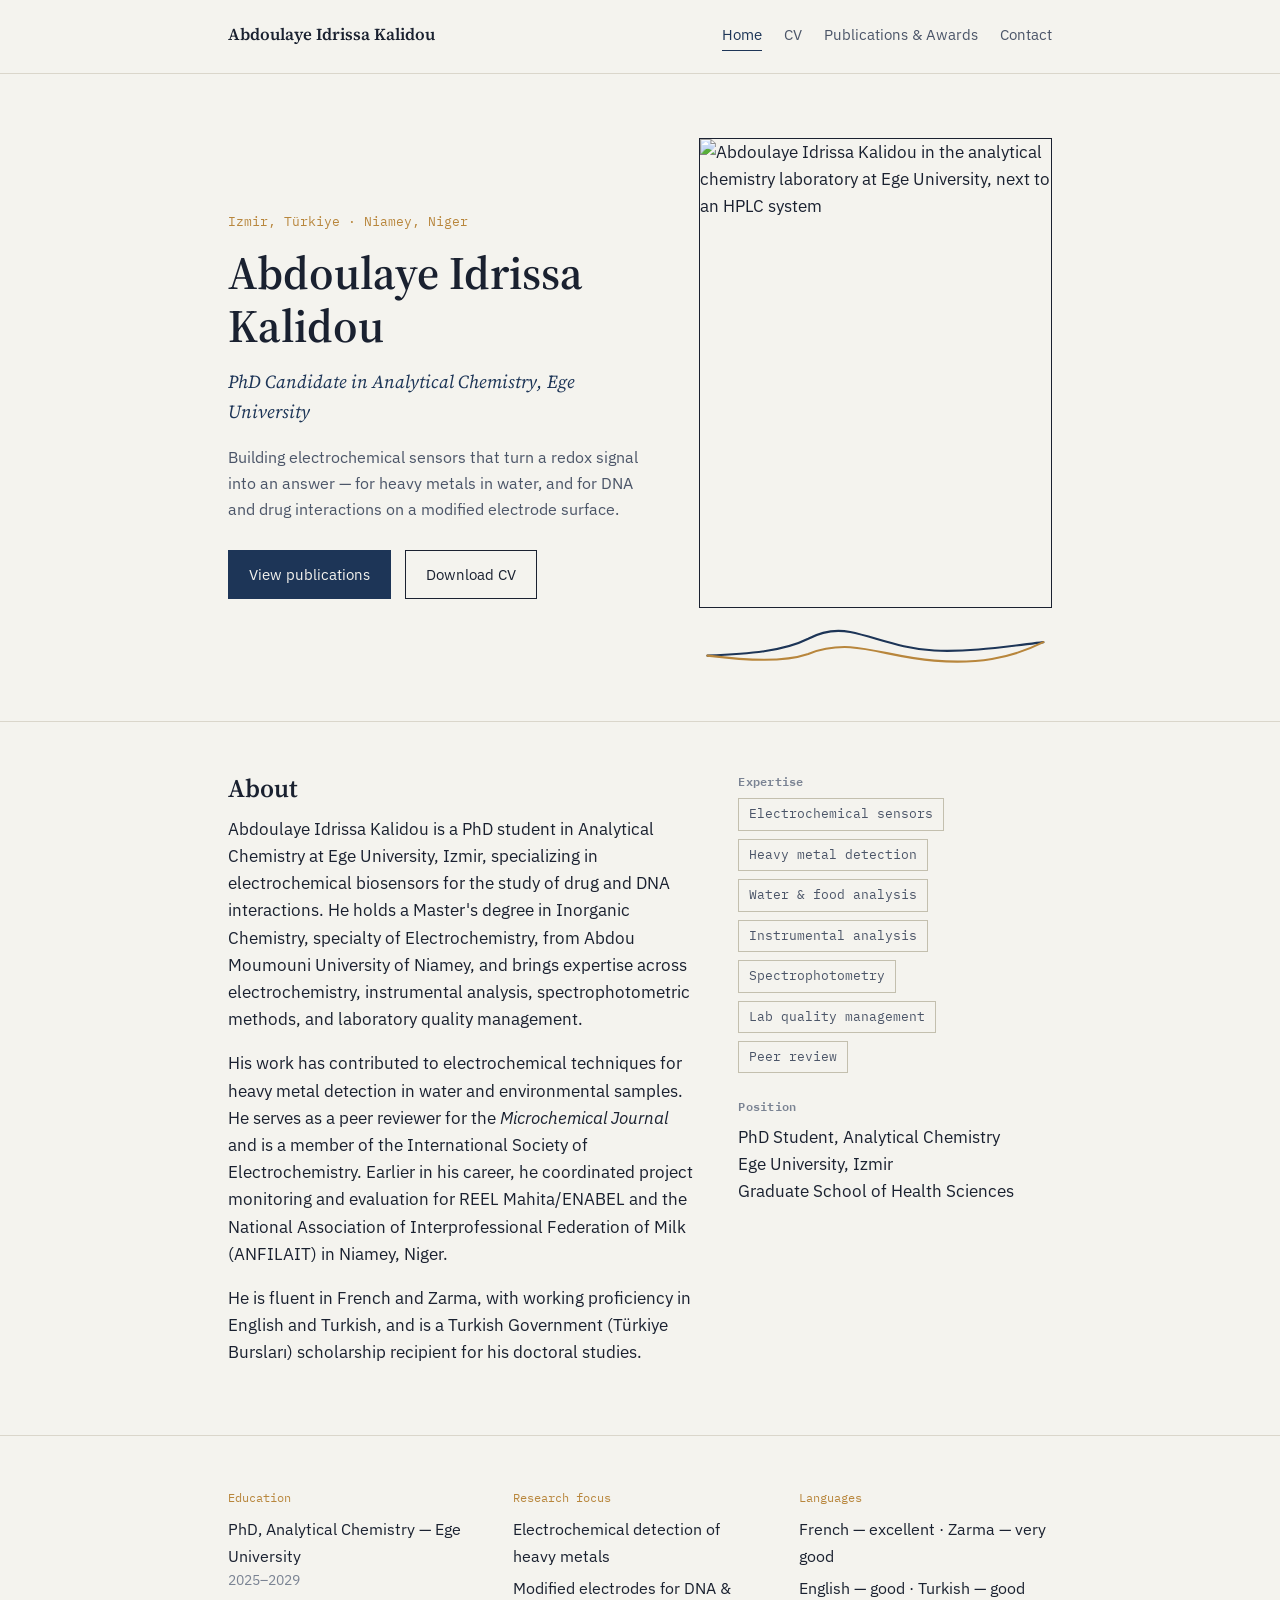
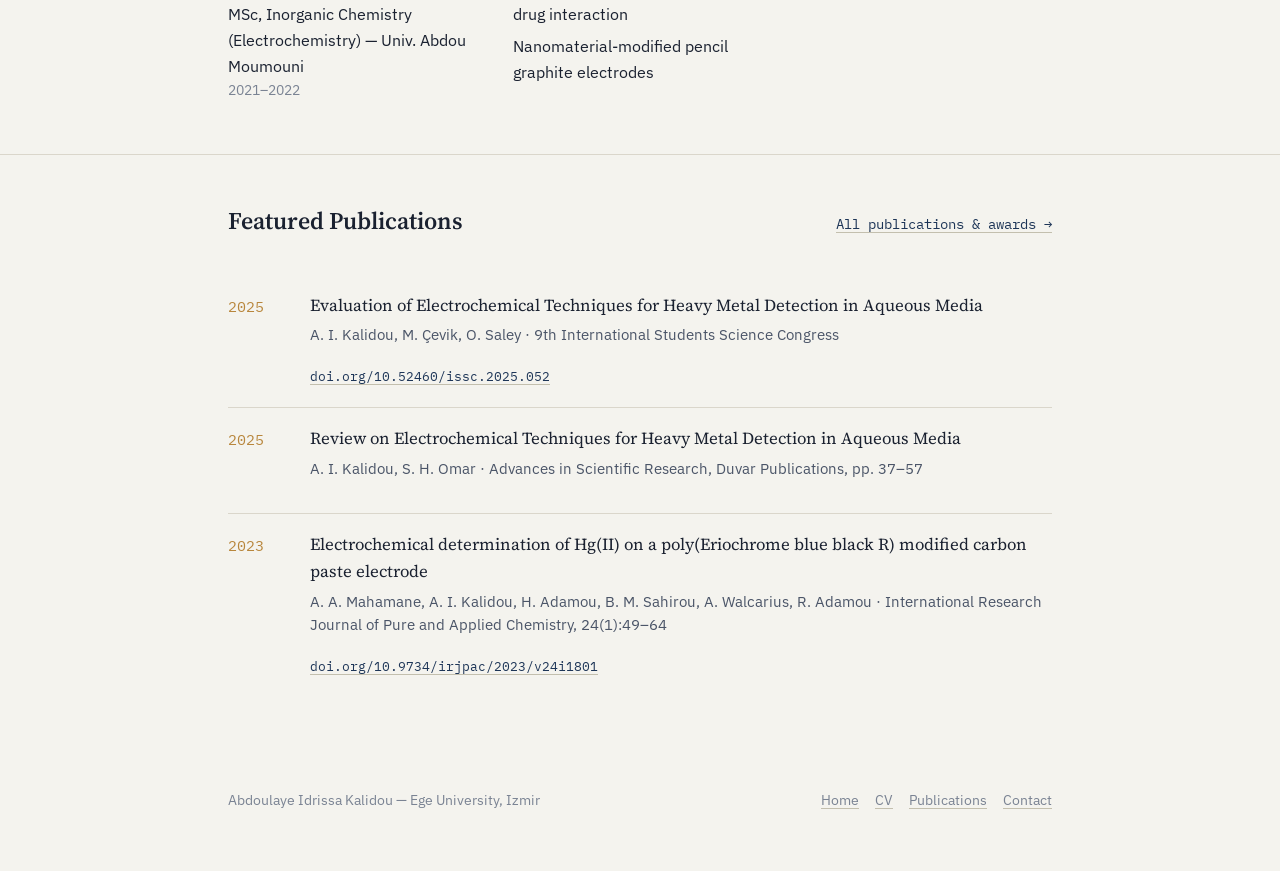
==== index.html @ 137b3960 "Add files via upload" ====
<!DOCTYPE html>
<html lang="en">
<head>
<meta charset="UTF-8">
<meta name="viewport" content="width=device-width, initial-scale=1.0">
<title>Abdoulaye Idrissa Kalidou | Analytical &amp; Electrochemical Chemist</title>
<meta name="description" content="Abdoulaye Idrissa Kalidou is a PhD candidate in Analytical Chemistry at Ege University, working on electrochemical sensors for heavy metal and biomolecule detection.">
<link rel="preconnect" href="https://fonts.googleapis.com">
<link href="https://fonts.googleapis.com/css2?family=Source+Serif+4:opsz,wght@8..60,400;8..60,600;8..60,700&family=IBM+Plex+Sans:wght@400;500;600&family=IBM+Plex+Mono:wght@400;500&display=swap" rel="stylesheet">
<link rel="stylesheet" href="styles.css">
</head>
<body>

<header class="site-header">
  <div class="wrap nav-row">
    <a class="site-name" href="index.html">Abdoulaye Idrissa Kalidou</a>
    <nav class="site-nav">
      <a href="index.html" aria-current="page">Home</a>
      <a href="cv.html">CV</a>
      <a href="publications.html">Publications &amp; Awards</a>
      <a href="contact.html">Contact</a>
    </nav>
  </div>
</header>

<section class="hero">
  <div class="wrap hero-grid">
    <div>
      <div class="eyebrow">Izmir, Türkiye · Niamey, Niger</div>
      <h1>Abdoulaye Idrissa Kalidou</h1>
      <p class="role">PhD Candidate in Analytical Chemistry, Ege University</p>
      <p class="tagline">Building electrochemical sensors that turn a redox signal into an answer — for heavy metals in water, and for DNA and drug interactions on a modified electrode surface.</p>
      <div class="cta-row">
        <a class="btn btn-primary" href="publications.html">View publications</a>
        <a class="btn btn-secondary" href="assets/Abdoulaye_Kalidou_CV.pdf">Download CV</a>
      </div>
    </div>
    <div class="hero-visual">
      <img class="hero-photo" src="assets/photos/hero-lab.jpg" alt="Abdoulaye Idrissa Kalidou in the analytical chemistry laboratory at Ege University, next to an HPLC system">
      <!-- Thin decorative accent: stylized cyclic voltammogram, forward sweep (Prussian blue) / reverse sweep (electrode gold) -->
      <svg class="hero-accent" viewBox="0 0 420 60" xmlns="http://www.w3.org/2000/svg" aria-hidden="true">
        <path d="M 10 40 C 60 38, 100 35, 130 20 C 145 12, 160 8, 180 12 C 210 18, 240 32, 280 34 C 320 36, 360 30, 410 24"
              fill="none" stroke="#1d3557" stroke-width="2.5" stroke-linecap="round"/>
        <path d="M 410 24 C 370 44, 330 50, 280 46 C 240 43, 210 32, 180 30 C 160 29, 145 32, 130 38 C 100 48, 60 46, 10 40"
              fill="none" stroke="#b8863c" stroke-width="2.5" stroke-linecap="round"/>
      </svg>
    </div>
  </div>
</section>

<section id="about">
  <div class="wrap about-grid">
    <div>
      <h2>About</h2>
      <p>Abdoulaye Idrissa Kalidou is a PhD student in Analytical Chemistry at Ege University, Izmir, specializing in electrochemical biosensors for the study of drug and DNA interactions. He holds a Master's degree in Inorganic Chemistry, specialty of Electrochemistry, from Abdou Moumouni University of Niamey, and brings expertise across electrochemistry, instrumental analysis, spectrophotometric methods, and laboratory quality management.</p>
      <p>His work has contributed to electrochemical techniques for heavy metal detection in water and environmental samples. He serves as a peer reviewer for the <em>Microchemical Journal</em> and is a member of the International Society of Electrochemistry. Earlier in his career, he coordinated project monitoring and evaluation for REEL Mahita/ENABEL and the National Association of Interprofessional Federation of Milk (ANFILAIT) in Niamey, Niger.</p>
      <p>He is fluent in French and Zarma, with working proficiency in English and Turkish, and is a Turkish Government (Türkiye Bursları) scholarship recipient for his doctoral studies.</p>
    </div>
    <div>
      <div class="aside-block">
        <h3>Expertise</h3>
        <ul class="chip-list">
          <li class="chip">Electrochemical sensors</li>
          <li class="chip">Heavy metal detection</li>
          <li class="chip">Water &amp; food analysis</li>
          <li class="chip">Instrumental analysis</li>
          <li class="chip">Spectrophotometry</li>
          <li class="chip">Lab quality management</li>
          <li class="chip">Peer review</li>
        </ul>
      </div>
      <div class="aside-block">
        <h3>Position</h3>
        <p style="margin:0;">PhD Student, Analytical Chemistry<br>Ege University, Izmir<br>Graduate School of Health Sciences</p>
      </div>
    </div>
  </div>
</section>

<section id="snapshot">
  <div class="wrap data-strip">
    <div class="data-block">
      <div class="label">Education</div>
      <div class="value">PhD, Analytical Chemistry — Ege University</div>
      <div class="sub">2025–2029</div>
      <div class="value" style="margin-top:10px;">MSc, Inorganic Chemistry (Electrochemistry) — Univ. Abdou Moumouni</div>
      <div class="sub">2021–2022</div>
    </div>
    <div class="data-block">
      <div class="label">Research focus</div>
      <div class="value">Electrochemical detection of heavy metals</div>
      <div class="value">Modified electrodes for DNA &amp; drug interaction</div>
      <div class="value">Nanomaterial-modified pencil graphite electrodes</div>
    </div>
    <div class="data-block">
      <div class="label">Languages</div>
      <div class="value">French — excellent · Zarma — very good</div>
      <div class="value">English — good · Turkish — good</div>
    </div>
  </div>
</section>

<section id="featured-publications">
  <div class="wrap">
    <div class="section-head">
      <h2>Featured Publications</h2>
      <a class="see-all" href="publications.html">All publications &amp; awards →</a>
    </div>
    <div class="pub-list">
      <div class="pub-item">
        <div class="pub-year">2025</div>
        <div>
          <p class="pub-title">Evaluation of Electrochemical Techniques for Heavy Metal Detection in Aqueous Media</p>
          <p class="pub-meta">A. I. Kalidou, M. Çevik, O. Saley · 9th International Students Science Congress</p>
          <a class="pub-link" href="https://doi.org/10.52460/issc.2025.052">doi.org/10.52460/issc.2025.052</a>
        </div>
      </div>
      <div class="pub-item">
        <div class="pub-year">2025</div>
        <div>
          <p class="pub-title">Review on Electrochemical Techniques for Heavy Metal Detection in Aqueous Media</p>
          <p class="pub-meta">A. I. Kalidou, S. H. Omar · Advances in Scientific Research, Duvar Publications, pp. 37–57</p>
        </div>
      </div>
      <div class="pub-item">
        <div class="pub-year">2023</div>
        <div>
          <p class="pub-title">Electrochemical determination of Hg(II) on a poly(Eriochrome blue black R) modified carbon paste electrode</p>
          <p class="pub-meta">A. A. Mahamane, A. I. Kalidou, H. Adamou, B. M. Sahirou, A. Walcarius, R. Adamou · International Research Journal of Pure and Applied Chemistry, 24(1):49–64</p>
          <a class="pub-link" href="https://doi.org/10.9734/irjpac/2023/v24i1801">doi.org/10.9734/irjpac/2023/v24i1801</a>
        </div>
      </div>
    </div>
  </div>
</section>

<footer class="site-footer">
  <div class="wrap footer-grid">
    <div>Abdoulaye Idrissa Kalidou — Ege University, Izmir</div>
    <nav>
      <a href="index.html">Home</a>
      <a href="cv.html">CV</a>
      <a href="publications.html">Publications</a>
      <a href="contact.html">Contact</a>
    </nav>
  </div>
</footer>

</body>
</html>
---- styles.css ----
/* ============================================================
   Abdoulaye Idrissa Kalidou — personal academic site
   Design tokens grounded in analytical / electrochemistry work
   ============================================================ */

:root {
  --paper: #f4f3ee;
  --paper-raised: #ebe9e1;
  --ink: #1a2130;
  --ink-soft: #4b5568;
  --ink-faint: #7a8393;
  --prussian: #1d3557;
  --prussian-deep: #12253d;
  --electrode: #b8863c;
  --line: #dad6cb;
  --line-strong: #c3bfae;

  --serif: "Source Serif 4", Georgia, "Times New Roman", serif;
  --sans: "IBM Plex Sans", -apple-system, BlinkMacSystemFont, "Segoe UI", sans-serif;
  --mono: "IBM Plex Mono", "SFMono-Regular", Consolas, monospace;

  --max-width: 880px;
  --gutter: 28px;
}

* { box-sizing: border-box; }

html {
  scroll-behavior: smooth;
}

body {
  margin: 0;
  background: var(--paper);
  color: var(--ink);
  font-family: var(--sans);
  font-size: 17px;
  line-height: 1.6;
  -webkit-font-smoothing: antialiased;
}

@media (prefers-reduced-motion: reduce) {
  html { scroll-behavior: auto; }
  * { animation-duration: 0.001ms !important; transition-duration: 0.001ms !important; }
}

a {
  color: var(--prussian);
  text-decoration-color: var(--line-strong);
  text-underline-offset: 3px;
}
a:hover { text-decoration-color: var(--prussian); }
a:focus-visible,
button:focus-visible {
  outline: 2px solid var(--electrode);
  outline-offset: 3px;
}

h1, h2, h3 {
  font-family: var(--serif);
  color: var(--ink);
  line-height: 1.15;
  margin: 0 0 0.5em 0;
  font-weight: 600;
}

p { margin: 0 0 1em 0; }

.wrap {
  max-width: var(--max-width);
  margin: 0 auto;
  padding: 0 var(--gutter);
}

/* ---------- Header / nav ---------- */

header.site-header {
  border-bottom: 1px solid var(--line);
  padding: 22px 0;
}

.nav-row {
  display: flex;
  align-items: baseline;
  justify-content: space-between;
  flex-wrap: wrap;
  gap: 12px 24px;
}

.site-name {
  font-family: var(--serif);
  font-size: 1.05rem;
  font-weight: 600;
  color: var(--ink);
  text-decoration: none;
  white-space: nowrap;
}

nav.site-nav {
  display: flex;
  gap: 22px;
  flex-wrap: wrap;
}

nav.site-nav a {
  color: var(--ink-soft);
  text-decoration: none;
  font-size: 0.94rem;
  padding-bottom: 3px;
  border-bottom: 1px solid transparent;
}

nav.site-nav a:hover,
nav.site-nav a[aria-current="page"] {
  color: var(--prussian);
  border-bottom-color: var(--prussian);
}

/* ---------- Hero ---------- */

.hero {
  padding: 64px 0 48px;
  border-bottom: 1px solid var(--line);
}

.hero-grid {
  display: grid;
  grid-template-columns: 1.1fr 0.9fr;
  gap: 40px;
  align-items: center;
}

@media (max-width: 760px) {
  .hero-grid { grid-template-columns: 1fr; }
  .hero-visual { order: -1; }
}

.eyebrow {
  font-family: var(--mono);
  font-size: 0.8rem;
  color: var(--electrode);
  margin-bottom: 14px;
}

.hero h1 {
  font-size: clamp(2rem, 4.2vw, 2.9rem);
  margin-bottom: 0.3em;
}

.hero .role {
  color: var(--prussian);
  font-size: 1.15rem;
  font-family: var(--serif);
  font-style: italic;
  margin-bottom: 18px;
}

.hero .tagline {
  color: var(--ink-soft);
  font-size: 1.02rem;
  max-width: 46ch;
}

.hero-visual svg { width: 100%; height: auto; }

.hero-photo {
  width: 100%;
  aspect-ratio: 3 / 4;
  object-fit: cover;
  object-position: center 20%;
  border: 1px solid var(--ink);
  display: block;
}

.hero-accent {
  margin-top: 14px;
  width: 100%;
  height: auto;
  display: block;
}

/* ---------- Photo gallery ---------- */

.gallery-grid {
  display: grid;
  grid-template-columns: repeat(2, 1fr);
  gap: 18px;
}
@media (max-width: 620px) { .gallery-grid { grid-template-columns: 1fr; } }

.gallery-item {
  border: 1px solid var(--line);
}
.gallery-item img {
  width: 100%;
  aspect-ratio: 4 / 3;
  object-fit: cover;
  display: block;
}
.gallery-caption {
  padding: 12px 14px;
  font-size: 0.88rem;
  color: var(--ink-soft);
}
.gallery-caption .cap-title {
  color: var(--ink);
  font-weight: 600;
  display: block;
  margin-bottom: 2px;
}

.cta-row {
  display: flex;
  gap: 14px;
  flex-wrap: wrap;
  margin-top: 28px;
}

.btn {
  display: inline-block;
  font-family: var(--sans);
  font-size: 0.95rem;
  padding: 11px 20px;
  text-decoration: none;
  border: 1px solid var(--ink);
  color: var(--ink);
  transition: background 0.15s ease, color 0.15s ease, border-color 0.15s ease;
}

.btn-primary {
  background: var(--prussian);
  border-color: var(--prussian);
  color: var(--paper);
}
.btn-primary:hover { background: var(--prussian-deep); border-color: var(--prussian-deep); }

.btn-secondary:hover {
  background: var(--ink);
  color: var(--paper);
}

/* ---------- Sections ---------- */

section {
  padding: 52px 0;
  border-bottom: 1px solid var(--line);
}

section:last-of-type { border-bottom: none; }

.section-head {
  display: flex;
  justify-content: space-between;
  align-items: baseline;
  gap: 20px;
  margin-bottom: 28px;
  flex-wrap: wrap;
}

.section-head h2 {
  font-size: 1.5rem;
}

.section-head .see-all {
  font-family: var(--mono);
  font-size: 0.85rem;
  white-space: nowrap;
}

.about-grid {
  display: grid;
  grid-template-columns: 1.5fr 1fr;
  gap: 40px;
}

@media (max-width: 700px) {
  .about-grid { grid-template-columns: 1fr; }
}

.chip-list {
  list-style: none;
  padding: 0;
  margin: 0;
  display: flex;
  flex-wrap: wrap;
  gap: 8px;
}

.chip {
  font-family: var(--mono);
  font-size: 0.8rem;
  padding: 5px 10px;
  border: 1px solid var(--line-strong);
  color: var(--ink-soft);
}

.aside-block { margin-bottom: 26px; }
.aside-block h3 {
  font-size: 0.78rem;
  font-family: var(--mono);
  text-transform: none;
  color: var(--ink-faint);
  letter-spacing: 0.02em;
  margin-bottom: 10px;
}

/* ---------- Data strip ---------- */

.data-strip {
  display: grid;
  grid-template-columns: repeat(3, 1fr);
  gap: 32px;
}

@media (max-width: 700px) {
  .data-strip { grid-template-columns: 1fr; gap: 28px; }
}

.data-block .label {
  font-family: var(--mono);
  font-size: 0.78rem;
  color: var(--electrode);
  margin-bottom: 8px;
}

.data-block .value {
  font-size: 1.02rem;
  color: var(--ink);
}

.data-block .value + .value { margin-top: 6px; }
.data-block .sub {
  color: var(--ink-faint);
  font-size: 0.88rem;
}

/* ---------- Publication list ---------- */

.pub-list { margin-top: 4px; }

.pub-item {
  display: grid;
  grid-template-columns: 64px 1fr;
  gap: 18px;
  padding: 18px 0;
  border-top: 1px solid var(--line);
}
.pub-item:first-child { border-top: none; }

.pub-year {
  font-family: var(--mono);
  color: var(--electrode);
  font-size: 0.92rem;
  padding-top: 2px;
}

.pub-title {
  font-family: var(--serif);
  font-size: 1.05rem;
  margin: 0 0 4px 0;
  color: var(--ink);
}

.pub-meta {
  color: var(--ink-soft);
  font-size: 0.92rem;
}

.pub-link {
  font-family: var(--mono);
  font-size: 0.82rem;
}

/* ---------- Generic content lists (CV page) ---------- */

.entry {
  padding: 20px 0;
  border-top: 1px solid var(--line);
  display: grid;
  grid-template-columns: 170px 1fr;
  gap: 18px;
}
.entry:first-child { border-top: none; }

@media (max-width: 620px) {
  .entry { grid-template-columns: 1fr; gap: 6px; }
}

.entry-date {
  font-family: var(--mono);
  font-size: 0.82rem;
  color: var(--ink-faint);
  padding-top: 2px;
}

.entry-title {
  font-weight: 600;
  color: var(--ink);
  margin-bottom: 2px;
}

.entry-org {
  color: var(--prussian);
  font-size: 0.94rem;
  margin-bottom: 6px;
}

.entry-desc {
  color: var(--ink-soft);
  font-size: 0.94rem;
}

.entry-desc ul { margin: 6px 0 0 18px; padding: 0; }
.entry-desc li { margin-bottom: 4px; }

/* ---------- Awards grid ---------- */

.award-grid {
  display: grid;
  grid-template-columns: repeat(2, 1fr);
  gap: 20px 32px;
}
@media (max-width: 620px) { .award-grid { grid-template-columns: 1fr; } }

.award-item {
  border-left: 2px solid var(--electrode);
  padding-left: 14px;
}
.award-year { font-family: var(--mono); font-size: 0.78rem; color: var(--electrode); }
.award-name { font-weight: 600; margin: 3px 0 2px; }
.award-org { color: var(--ink-soft); font-size: 0.9rem; }

/* ---------- Contact page ---------- */

.contact-grid {
  display: grid;
  grid-template-columns: repeat(2, 1fr);
  gap: 16px;
}
@media (max-width: 620px) { .contact-grid { grid-template-columns: 1fr; } }

.contact-card {
  border: 1px solid var(--line);
  padding: 20px;
}
.contact-card .label {
  font-family: var(--mono);
  font-size: 0.78rem;
  color: var(--electrode);
  margin-bottom: 8px;
}
.contact-card a { font-size: 1rem; }

/* ---------- Footer ---------- */

footer.site-footer {
  padding: 40px 0 60px;
}

.footer-grid {
  display: flex;
  justify-content: space-between;
  flex-wrap: wrap;
  gap: 20px;
  color: var(--ink-faint);
  font-size: 0.88rem;
}

.footer-grid nav { display: flex; gap: 16px; flex-wrap: wrap; }
.footer-grid a { color: var(--ink-faint); }
.footer-grid a:hover { color: var(--prussian); }
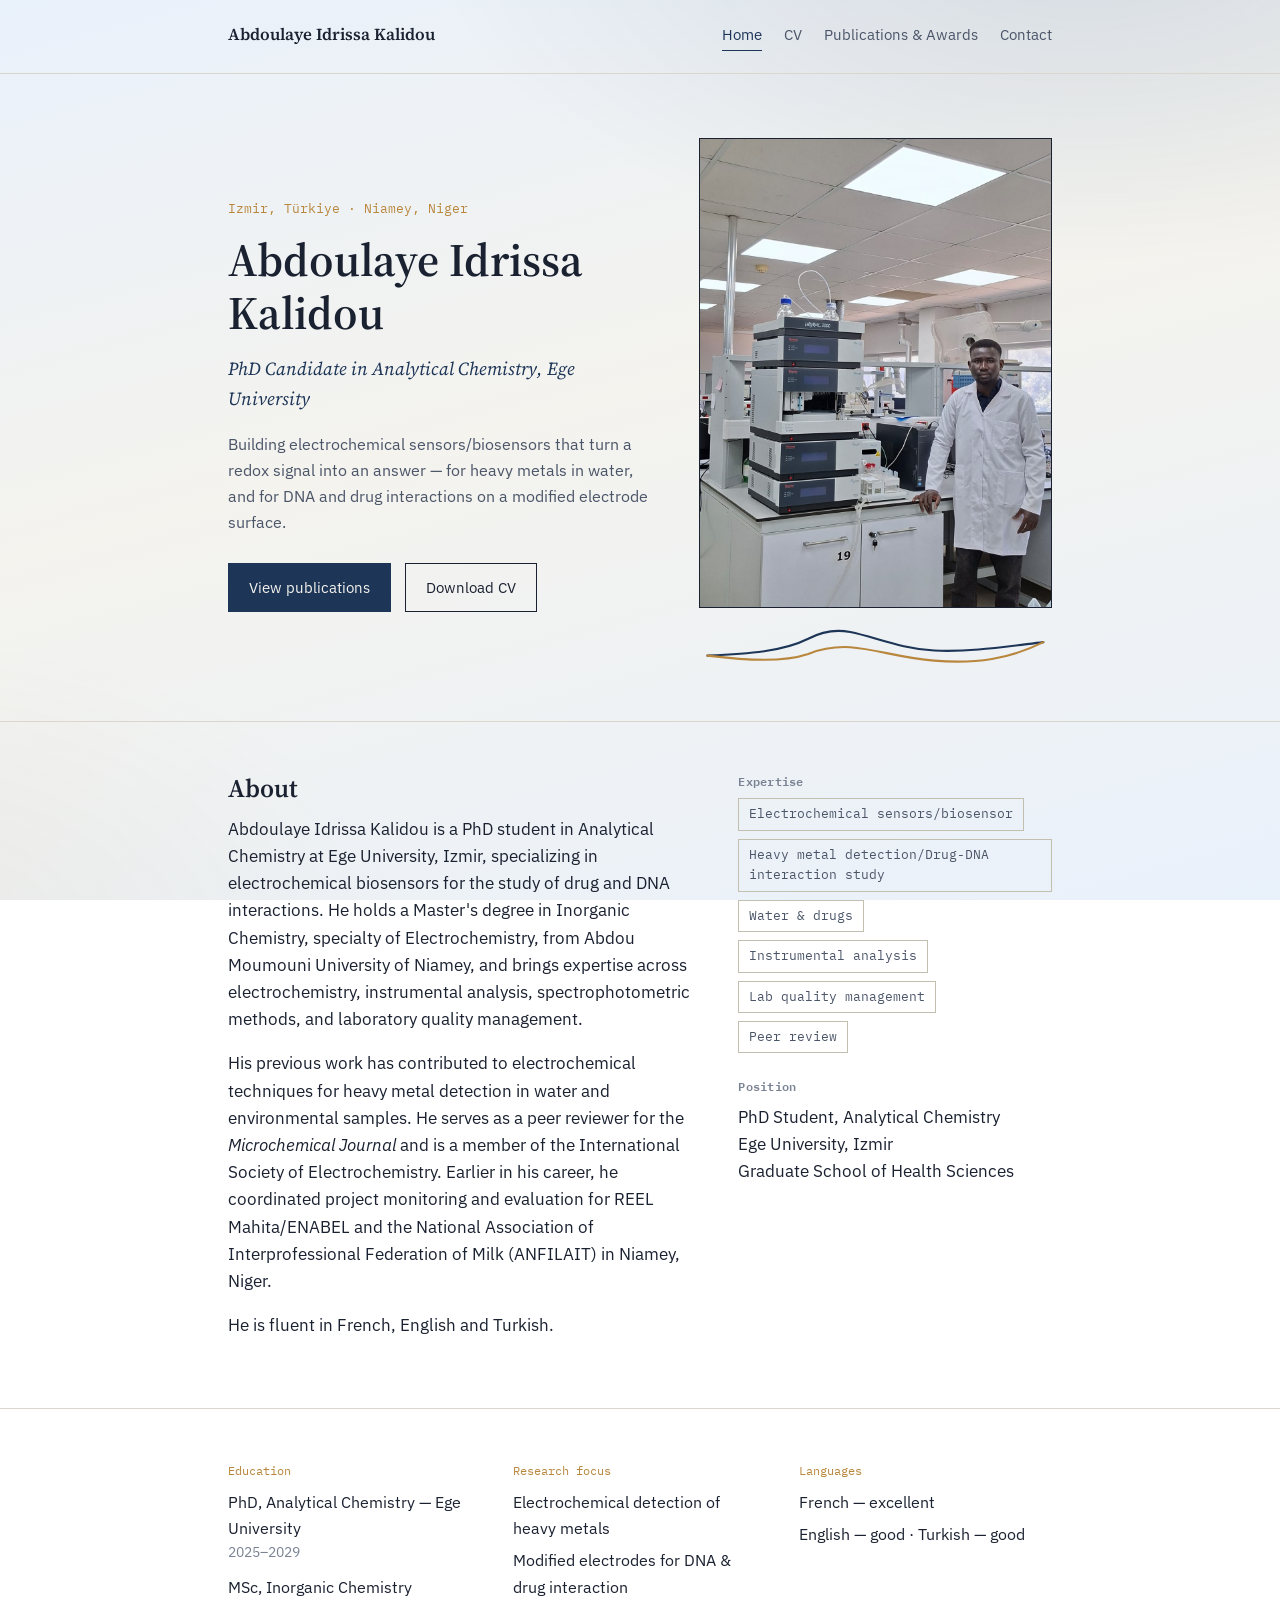
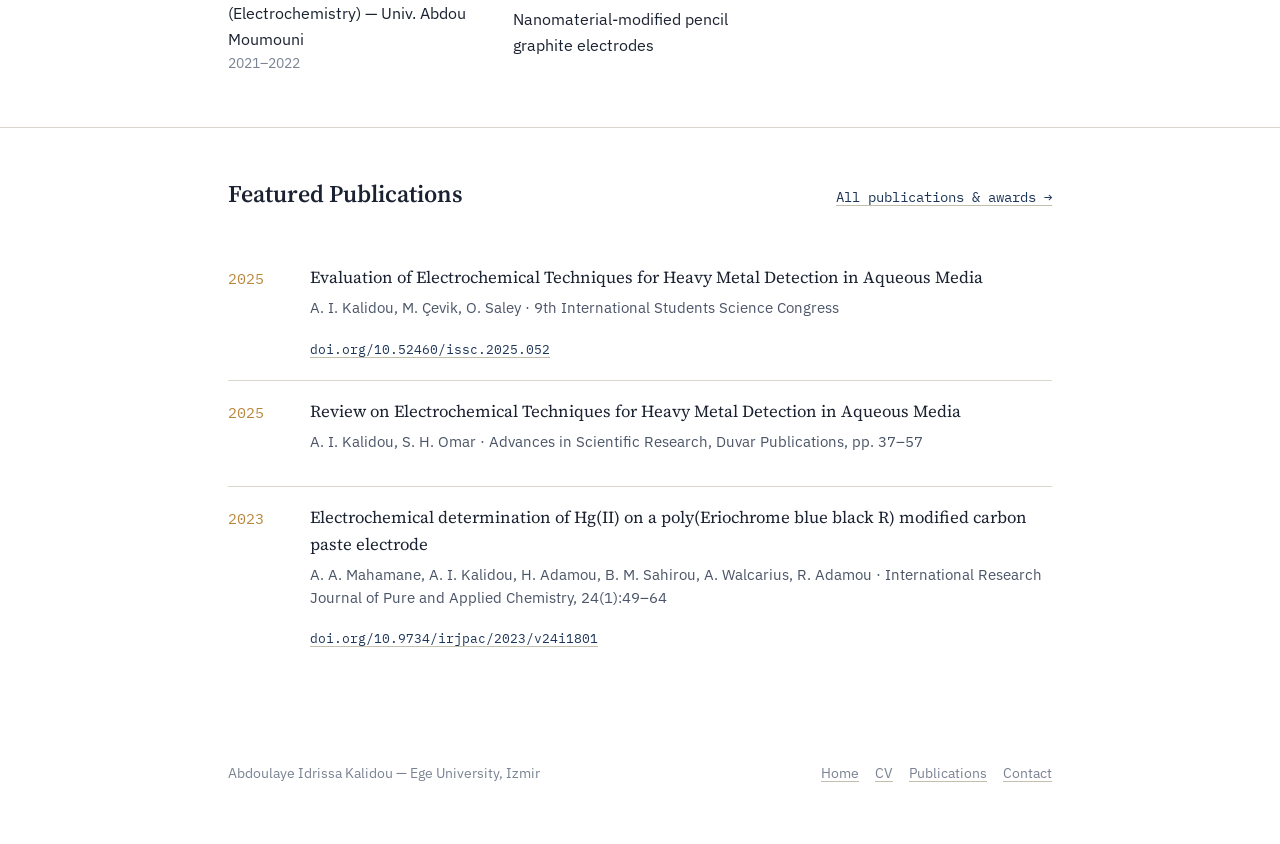
==== commit 7488961d: "Update index.html" ====
--- a/index.html
+++ b/index.html
@@ -29,7 +29,7 @@
       <div class="eyebrow">Izmir, Türkiye · Niamey, Niger</div>
       <h1>Abdoulaye Idrissa Kalidou</h1>
       <p class="role">PhD Candidate in Analytical Chemistry, Ege University</p>
-      <p class="tagline">Building electrochemical sensors that turn a redox signal into an answer — for heavy metals in water, and for DNA and drug interactions on a modified electrode surface.</p>
+      <p class="tagline">Building electrochemical sensors/biosensors that turn a redox signal into an answer — for heavy metals in water, and for DNA and drug interactions on a modified electrode surface.</p>
       <div class="cta-row">
         <a class="btn btn-primary" href="publications.html">View publications</a>
         <a class="btn btn-secondary" href="assets/Abdoulaye_Kalidou_CV.pdf">Download CV</a>
@@ -53,18 +53,17 @@
     <div>
       <h2>About</h2>
       <p>Abdoulaye Idrissa Kalidou is a PhD student in Analytical Chemistry at Ege University, Izmir, specializing in electrochemical biosensors for the study of drug and DNA interactions. He holds a Master's degree in Inorganic Chemistry, specialty of Electrochemistry, from Abdou Moumouni University of Niamey, and brings expertise across electrochemistry, instrumental analysis, spectrophotometric methods, and laboratory quality management.</p>
-      <p>His work has contributed to electrochemical techniques for heavy metal detection in water and environmental samples. He serves as a peer reviewer for the <em>Microchemical Journal</em> and is a member of the International Society of Electrochemistry. Earlier in his career, he coordinated project monitoring and evaluation for REEL Mahita/ENABEL and the National Association of Interprofessional Federation of Milk (ANFILAIT) in Niamey, Niger.</p>
-      <p>He is fluent in French and Zarma, with working proficiency in English and Turkish, and is a Turkish Government (Türkiye Bursları) scholarship recipient for his doctoral studies.</p>
+      <p>His previous work has contributed to electrochemical techniques for heavy metal detection in water and environmental samples. He serves as a peer reviewer for the <em>Microchemical Journal</em> and is a member of the International Society of Electrochemistry. Earlier in his career, he coordinated project monitoring and evaluation for REEL Mahita/ENABEL and the National Association of Interprofessional Federation of Milk (ANFILAIT) in Niamey, Niger.</p>
+      <p>He is fluent in French, English and Turkish.</p>
     </div>
     <div>
       <div class="aside-block">
         <h3>Expertise</h3>
         <ul class="chip-list">
-          <li class="chip">Electrochemical sensors</li>
-          <li class="chip">Heavy metal detection</li>
-          <li class="chip">Water &amp; food analysis</li>
+          <li class="chip">Electrochemical sensors/biosensor</li>
+          <li class="chip">Heavy metal detection/Drug-DNA interaction study</li>
+          <li class="chip">Water &amp; drugs</li>
           <li class="chip">Instrumental analysis</li>
-          <li class="chip">Spectrophotometry</li>
           <li class="chip">Lab quality management</li>
           <li class="chip">Peer review</li>
         </ul>
@@ -94,7 +93,7 @@
     </div>
     <div class="data-block">
       <div class="label">Languages</div>
-      <div class="value">French — excellent · Zarma — very good</div>
+      <div class="value">French — excellent</div>
       <div class="value">English — good · Turkish — good</div>
     </div>
   </div>
--- a/styles.css
+++ b/styles.css
@@ -15,6 +15,11 @@
   --line: #dad6cb;
   --line-strong: #c3bfae;
 
+  --grad-1: #e9f1fb;
+  --grad-2: #f4f3ee;
+  --glow-blue: rgba(29, 53, 87, 0.12);
+  --glow-gold: rgba(184, 134, 60, 0.07);
+
   --serif: "Source Serif 4", Georgia, "Times New Roman", serif;
   --sans: "IBM Plex Sans", -apple-system, BlinkMacSystemFont, "Segoe UI", sans-serif;
   --mono: "IBM Plex Mono", "SFMono-Regular", Consolas, monospace;
@@ -31,12 +36,31 @@
 
 body {
   margin: 0;
-  background: var(--paper);
+  background: linear-gradient(165deg, var(--grad-1) 0%, var(--grad-2) 45%, var(--grad-1) 100%);
+  background-attachment: fixed;
   color: var(--ink);
   font-family: var(--sans);
   font-size: 17px;
   line-height: 1.6;
   -webkit-font-smoothing: antialiased;
+  position: relative;
+  min-height: 100vh;
+}
+
+body::before {
+  content: "";
+  position: fixed;
+  inset: 0;
+  background:
+    radial-gradient(1100px 560px at 85% -8%, var(--glow-blue), transparent 60%),
+    radial-gradient(900px 520px at -10% 105%, var(--glow-gold), transparent 60%);
+  pointer-events: none;
+  z-index: 0;
+}
+
+header, section, footer {
+  position: relative;
+  z-index: 1;
 }
 
 @media (prefers-reduced-motion: reduce) {
